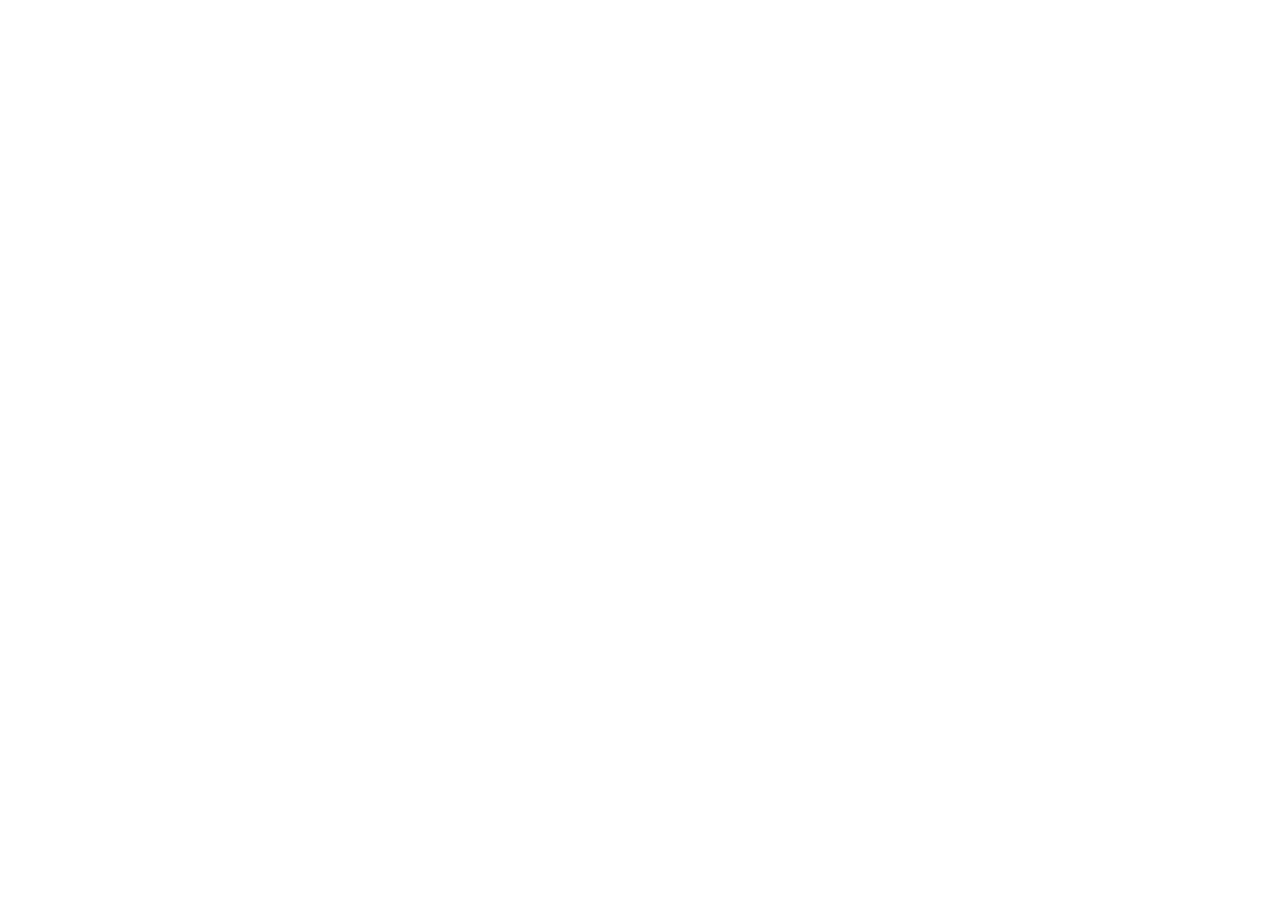
==== index.html @ ba67ee7c "init commit" ====
<!DOCTYPE html PUBLIC "-//W3C//DTD XHTML 1.0 Transitional//EN" "http://www.w3.org/TR/xhtml1/DTD/xhtml1-transitional.dtd">
<html xmlns = "http://www.w3.org/1999/xhtml">
<head>
  <!--Midi-->
  <script src="./aslsp-midi.json" type="text/javascript"></script> 
  <!--Midi.js-->
  <script src="./js/MIDI/audioDetect.js" type="text/javascript"></script>
  <script src="./js/MIDI/loadPlugin.js" type="text/javascript"></script>
  <script src="./js/MIDI/Plugin.js" type="text/javascript"></script>
  <script src="./js/MIDI/Player.js" type="text/javascript"></script>
  <script src="./js/Window/DOMLoader.XMLHttp.js" type="text/javascript"></script>
  <script src="./js/Window/DOMLoader.script.js" type="text/javascript"></script>
  <!-- base64 packages -->
  <script src="./inc/Polyfill/Base64.js" type="text/javascript"></script>
  <script src="./inc/base64binary.js" type="text/javascript"></script>
  <!--jQuery for Spark.js-->
  <script src="//cdnjs.cloudflare.com/ajax/libs/jquery/1.9.0/jquery.min.js"></script>
  <script>!window.jQuery && document.write(unescape('%3Cscript src="js/libs/jquery-1.4.2.js"%3E%3C/script%3E'))</script>

  <!--Custom-->
  <script src="./asap.js" type="text/javascript"></script>
</head>
<body>
</body>
</html>
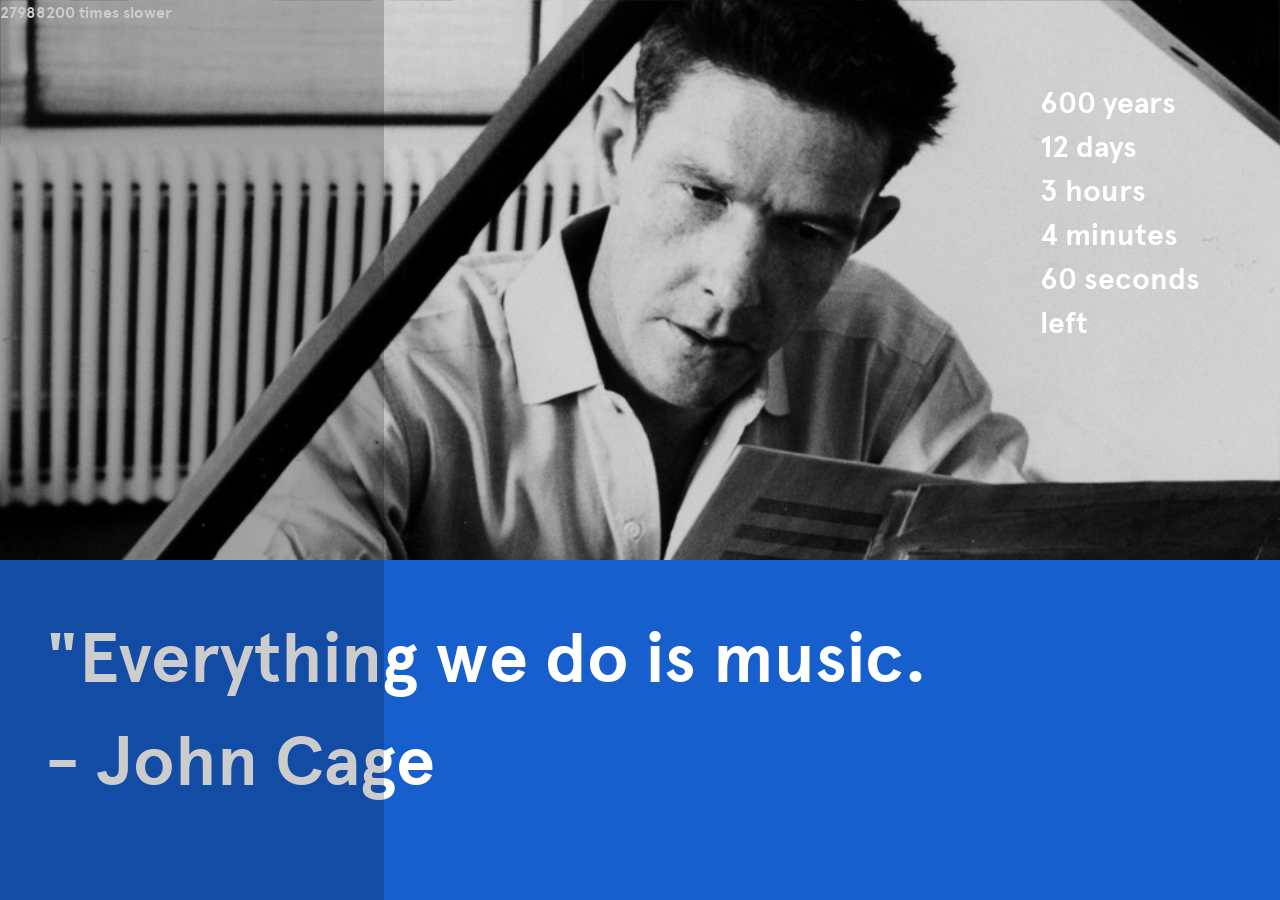
==== commit f4235bcd: "added some styling" ====
--- a/index.html
+++ b/index.html
@@ -14,12 +14,32 @@
   <script src="./inc/Polyfill/Base64.js" type="text/javascript"></script>
   <script src="./inc/base64binary.js" type="text/javascript"></script>
   <!--jQuery for Spark.js-->
-  <script src="//cdnjs.cloudflare.com/ajax/libs/jquery/1.9.0/jquery.min.js"></script>
+  <script src="http://cdnjs.cloudflare.com/ajax/libs/jquery/1.9.0/jquery.min.js"></script>
   <script>!window.jQuery && document.write(unescape('%3Cscript src="js/libs/jquery-1.4.2.js"%3E%3C/script%3E'))</script>
 
   <!--Custom-->
   <script src="./asap.js" type="text/javascript"></script>
+  <script src="./events.js" type="text/javascript"></script>
+  <link rel="stylesheet" href="font/stylesheet.css" type="text/css" charset="utf-8" />
+  <link rel="stylesheet" href="css/stylesheet.css" type="text/css" charset="utf-8" />
+  <style type="text/css">
+    body{
+      font-family: 'apercu_probold';
+    }
+  </style>
 </head>
 <body>
+  <div class="timeslider"><input id="rangeslider" value="100" type="range"/></div>
+  <div class="timeleft">
+    600 years</br>
+    12 days</br>
+    3 hours</br>
+    4 minutes</br>
+    60 seconds</br>
+    left
+  </div>
+  <div class="timeborder"></div>
+  <div class="cagequote">"Everything we do is music.</br>- John Cage</div>
+  <div class="timesslower"><span>27988200</span> times slower</div>
 </body>
 </html>
--- a/font/stylesheet.css
+++ b/font/stylesheet.css
@@ -0,0 +1,15 @@
+/* Generated by Font Squirrel (http://www.fontsquirrel.com) on January 20, 2013 */
+
+
+
+@font-face {
+    font-family: 'apercu_probold';
+    src: url('apercupro-bold-webfont.eot');
+    src: url('apercupro-bold-webfont.eot?#iefix') format('embedded-opentype'),
+         url('apercupro-bold-webfont.woff') format('woff'),
+         url('apercupro-bold-webfont.ttf') format('truetype'),
+         url('apercupro-bold-webfont.svg#apercu_probold') format('svg');
+    font-weight: normal;
+    font-style: normal;
+
+}
--- a/css/stylesheet.css
+++ b/css/stylesheet.css
@@ -0,0 +1,39 @@
+body {
+  background-size:  100%;
+  background-image: url("../images/Cage_Piano_1000.jpg");
+  overflow: hidden;
+  color: #fff;
+}
+body,div,p{
+  padding:0;
+  margin:0;
+}
+
+.timeslider{
+  display:          none;
+}
+
+.cagequote{
+  position: absolute;
+  width: 100%;
+  background: #175fcd;
+  height: 250px;
+  bottom:0;
+  font-size: 70px;
+  padding: 45px
+}
+
+.timeborder{
+  position: absolute;
+  height: 100%;
+  width: 30%;
+  background: rgba(0,0,0,0.2);
+  z-index: 30;
+}
+
+.timeleft{
+  position: absolute;
+  right:0;
+  font-size: 30px;
+  padding: 80px;
+}
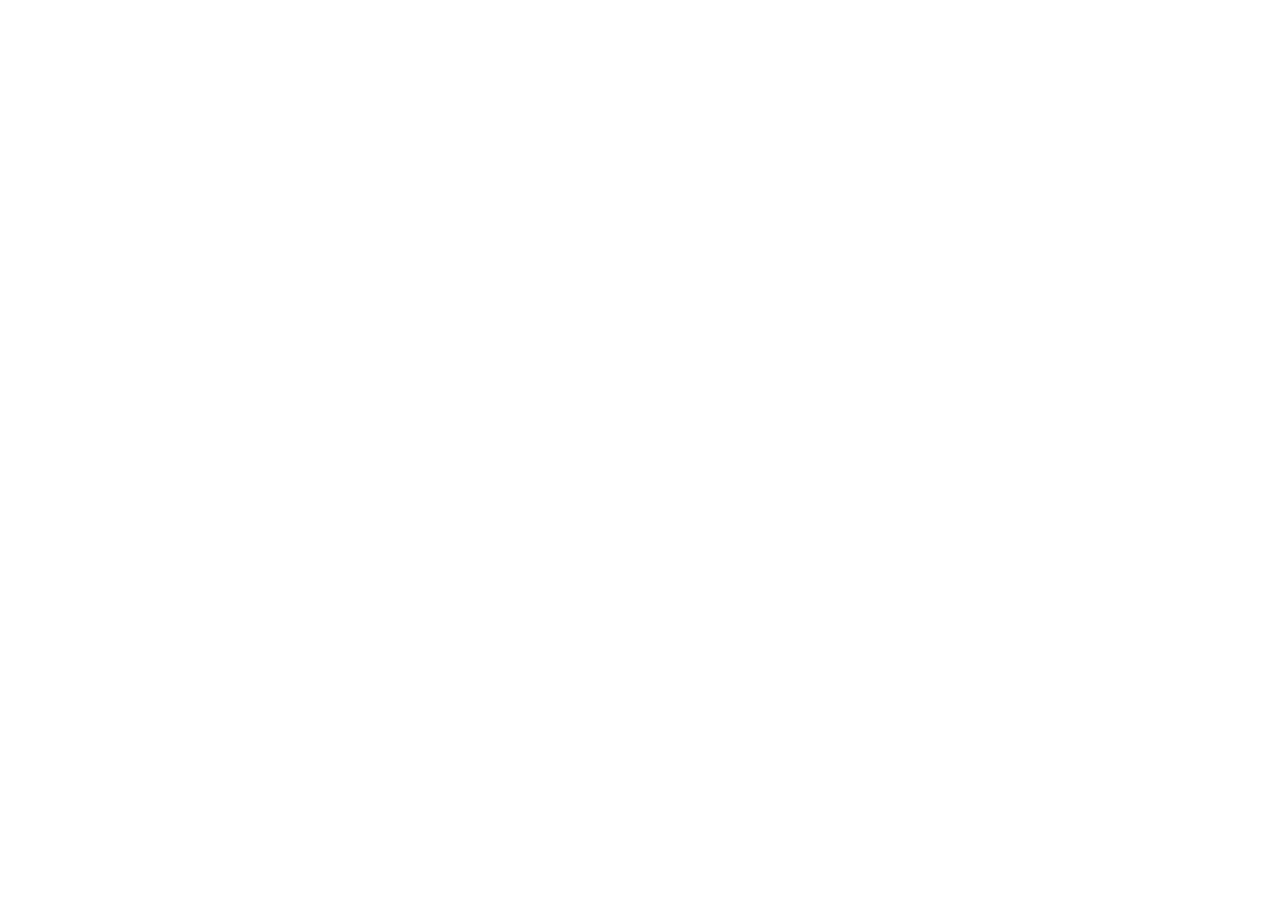
==== commit a2a4f259: "new system with jit notes" ====
--- a/index.html
+++ b/index.html
@@ -19,27 +19,9 @@
 
   <!--Custom-->
   <script src="./asap.js" type="text/javascript"></script>
-  <script src="./events.js" type="text/javascript"></script>
-  <link rel="stylesheet" href="font/stylesheet.css" type="text/css" charset="utf-8" />
-  <link rel="stylesheet" href="css/stylesheet.css" type="text/css" charset="utf-8" />
-  <style type="text/css">
-    body{
-      font-family: 'apercu_probold';
-    }
-  </style>
+  <script src="./aslsp-midi.json" type="text/javascript"></script>
+  <script src="./asap-sound.js" type="text/javascript"></script>
 </head>
 <body>
-  <div class="timeslider"><input id="rangeslider" value="100" type="range"/></div>
-  <div class="timeleft">
-    600 years</br>
-    12 days</br>
-    3 hours</br>
-    4 minutes</br>
-    60 seconds</br>
-    left
-  </div>
-  <div class="timeborder"></div>
-  <div class="cagequote">"Everything we do is music.</br>- John Cage</div>
-  <div class="timesslower"><span>27988200</span> times slower</div>
 </body>
 </html>
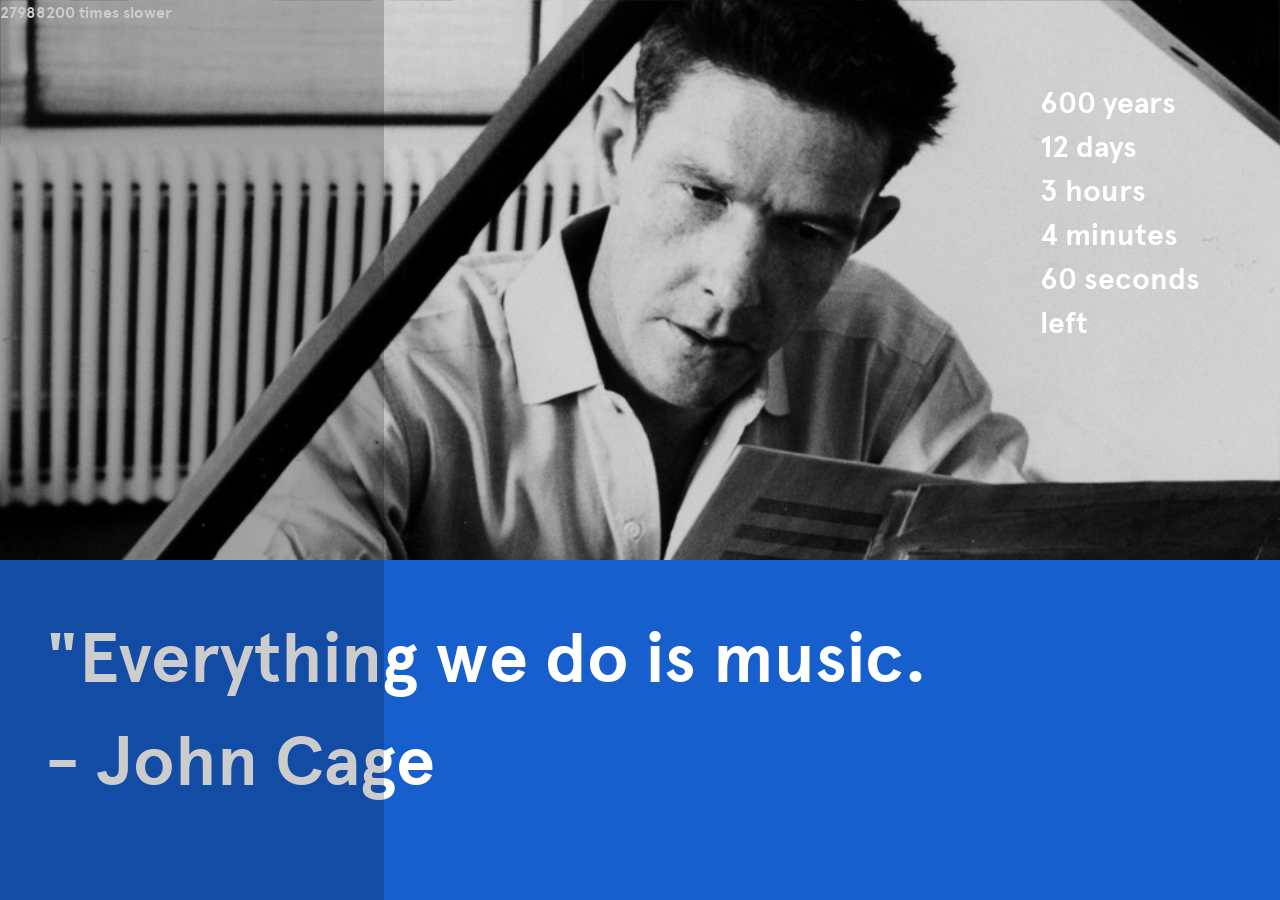
==== commit 07e13e4b: "resolved conflict" ====
--- a/index.html
+++ b/index.html
@@ -19,9 +19,28 @@
 
   <!--Custom-->
   <script src="./asap.js" type="text/javascript"></script>
-  <script src="./aslsp-midi.json" type="text/javascript"></script>
+  <script src="./events.js" type="text/javascript"></script>
   <script src="./asap-sound.js" type="text/javascript"></script>
+  <link rel="stylesheet" href="font/stylesheet.css" type="text/css" charset="utf-8" />
+  <link rel="stylesheet" href="css/stylesheet.css" type="text/css" charset="utf-8" />
+  <style type="text/css">
+    body{
+      font-family: 'apercu_probold';
+    }
+  </style>
 </head>
 <body>
+  <div class="timeslider"><input id="rangeslider" value="100" type="range"/></div>
+  <div class="timeleft">
+    600 years</br>
+    12 days</br>
+    3 hours</br>
+    4 minutes</br>
+    60 seconds</br>
+    left
+  </div>
+  <div class="timeborder"></div>
+  <div class="cagequote">"Everything we do is music.</br>- John Cage</div>
+  <div class="timesslower"><span>27988200</span> times slower</div>
 </body>
 </html>
--- a/font/stylesheet.css
+++ b/font/stylesheet.css
@@ -0,0 +1,15 @@
+/* Generated by Font Squirrel (http://www.fontsquirrel.com) on January 20, 2013 */
+
+
+
+@font-face {
+    font-family: 'apercu_probold';
+    src: url('apercupro-bold-webfont.eot');
+    src: url('apercupro-bold-webfont.eot?#iefix') format('embedded-opentype'),
+         url('apercupro-bold-webfont.woff') format('woff'),
+         url('apercupro-bold-webfont.ttf') format('truetype'),
+         url('apercupro-bold-webfont.svg#apercu_probold') format('svg');
+    font-weight: normal;
+    font-style: normal;
+
+}
--- a/css/stylesheet.css
+++ b/css/stylesheet.css
@@ -0,0 +1,39 @@
+body {
+  background-size:  100%;
+  background-image: url("../images/Cage_Piano_1000.jpg");
+  overflow: hidden;
+  color: #fff;
+}
+body,div,p{
+  padding:0;
+  margin:0;
+}
+
+.timeslider{
+  display:          none;
+}
+
+.cagequote{
+  position: absolute;
+  width: 100%;
+  background: #175fcd;
+  height: 250px;
+  bottom:0;
+  font-size: 70px;
+  padding: 45px
+}
+
+.timeborder{
+  position: absolute;
+  height: 100%;
+  width: 30%;
+  background: rgba(0,0,0,0.2);
+  z-index: 30;
+}
+
+.timeleft{
+  position: absolute;
+  right:0;
+  font-size: 30px;
+  padding: 80px;
+}
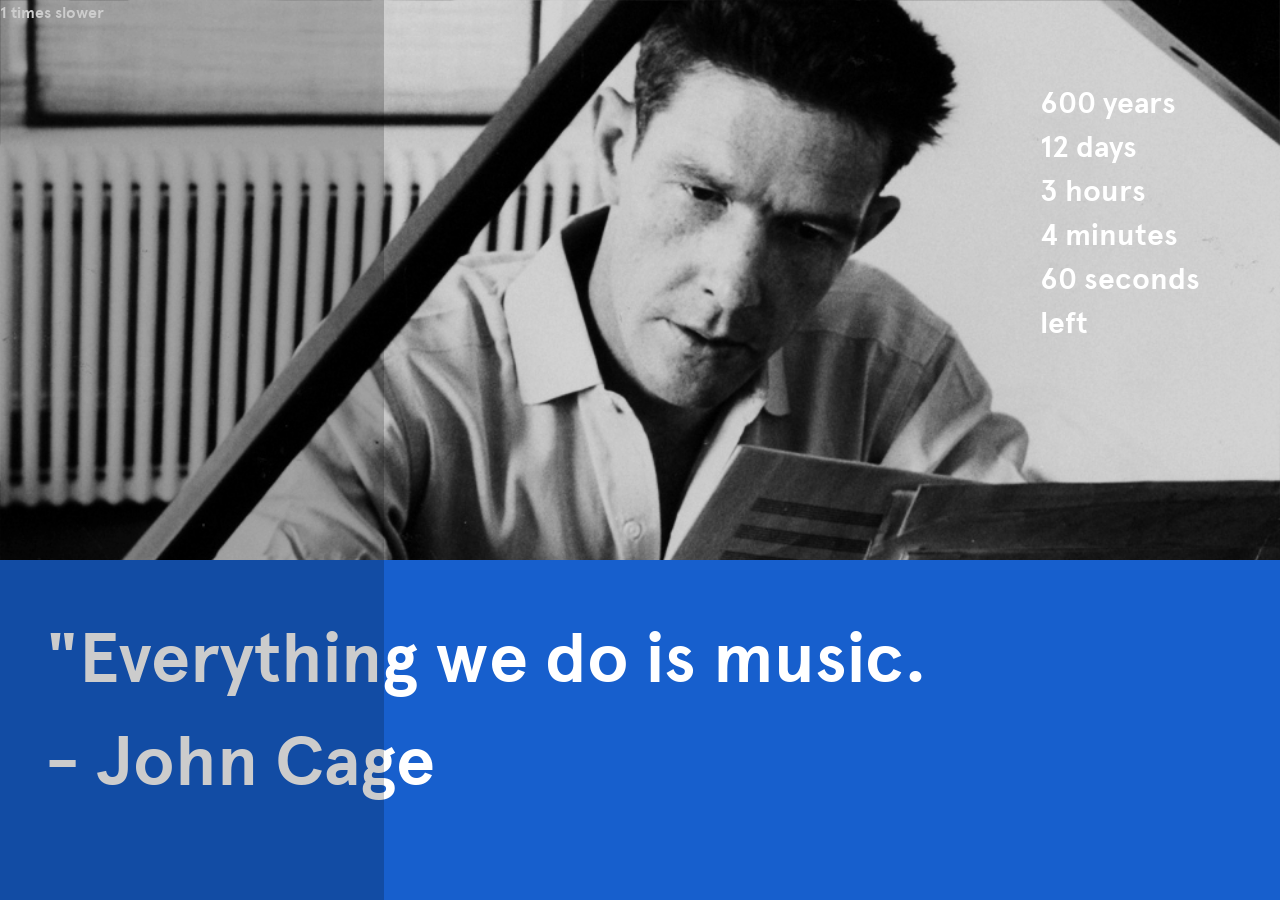
==== commit f03a2a39: "timestretch and time position show" ====
--- a/index.html
+++ b/index.html
@@ -30,7 +30,7 @@
   </style>
 </head>
 <body>
-  <div class="timeslider"><input id="rangeslider" value="100" type="range"/></div>
+  <div class="timeslider"><input id="rangeslider" value="1" type="range"/></div>
   <div class="timeleft">
     600 years</br>
     12 days</br>
@@ -41,6 +41,6 @@
   </div>
   <div class="timeborder"></div>
   <div class="cagequote">"Everything we do is music.</br>- John Cage</div>
-  <div class="timesslower"><span>27988200</span> times slower</div>
+  <div class="timesslower"><span>1</span> times slower</div>
 </body>
 </html>
